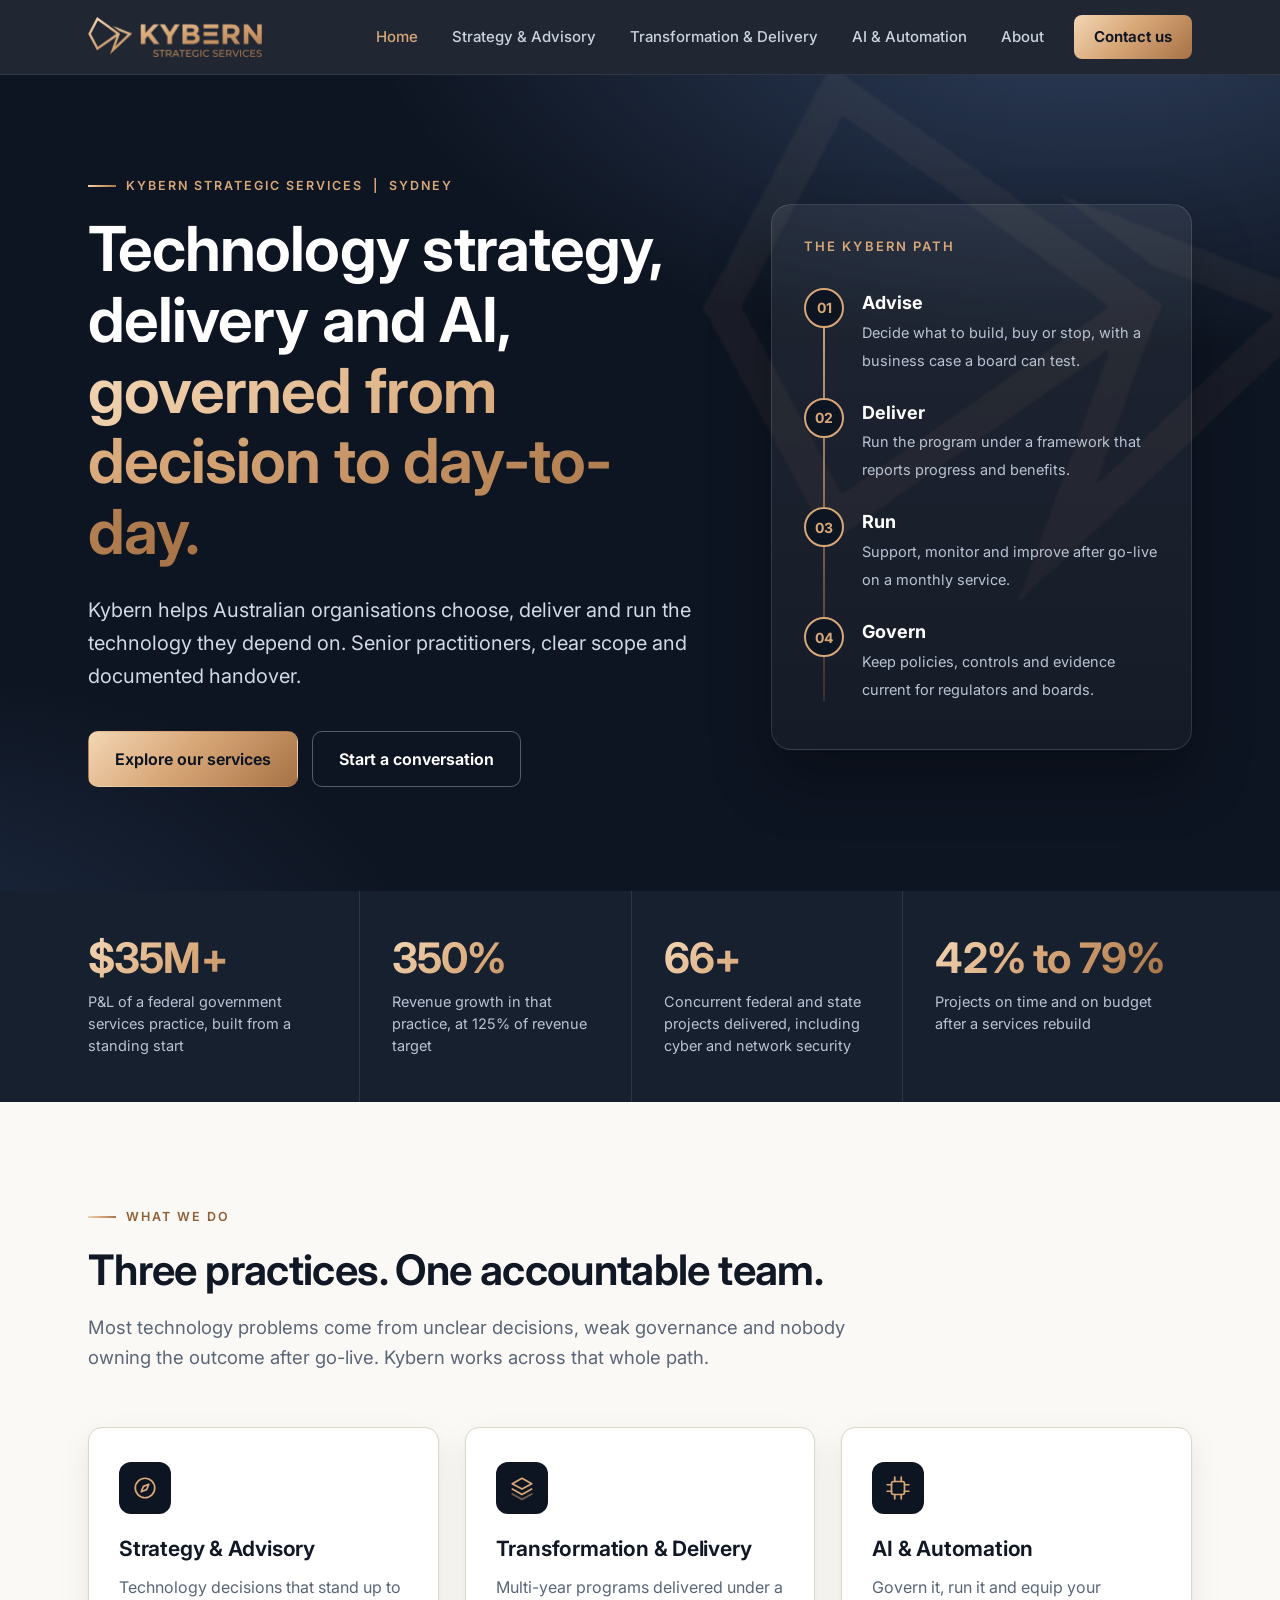
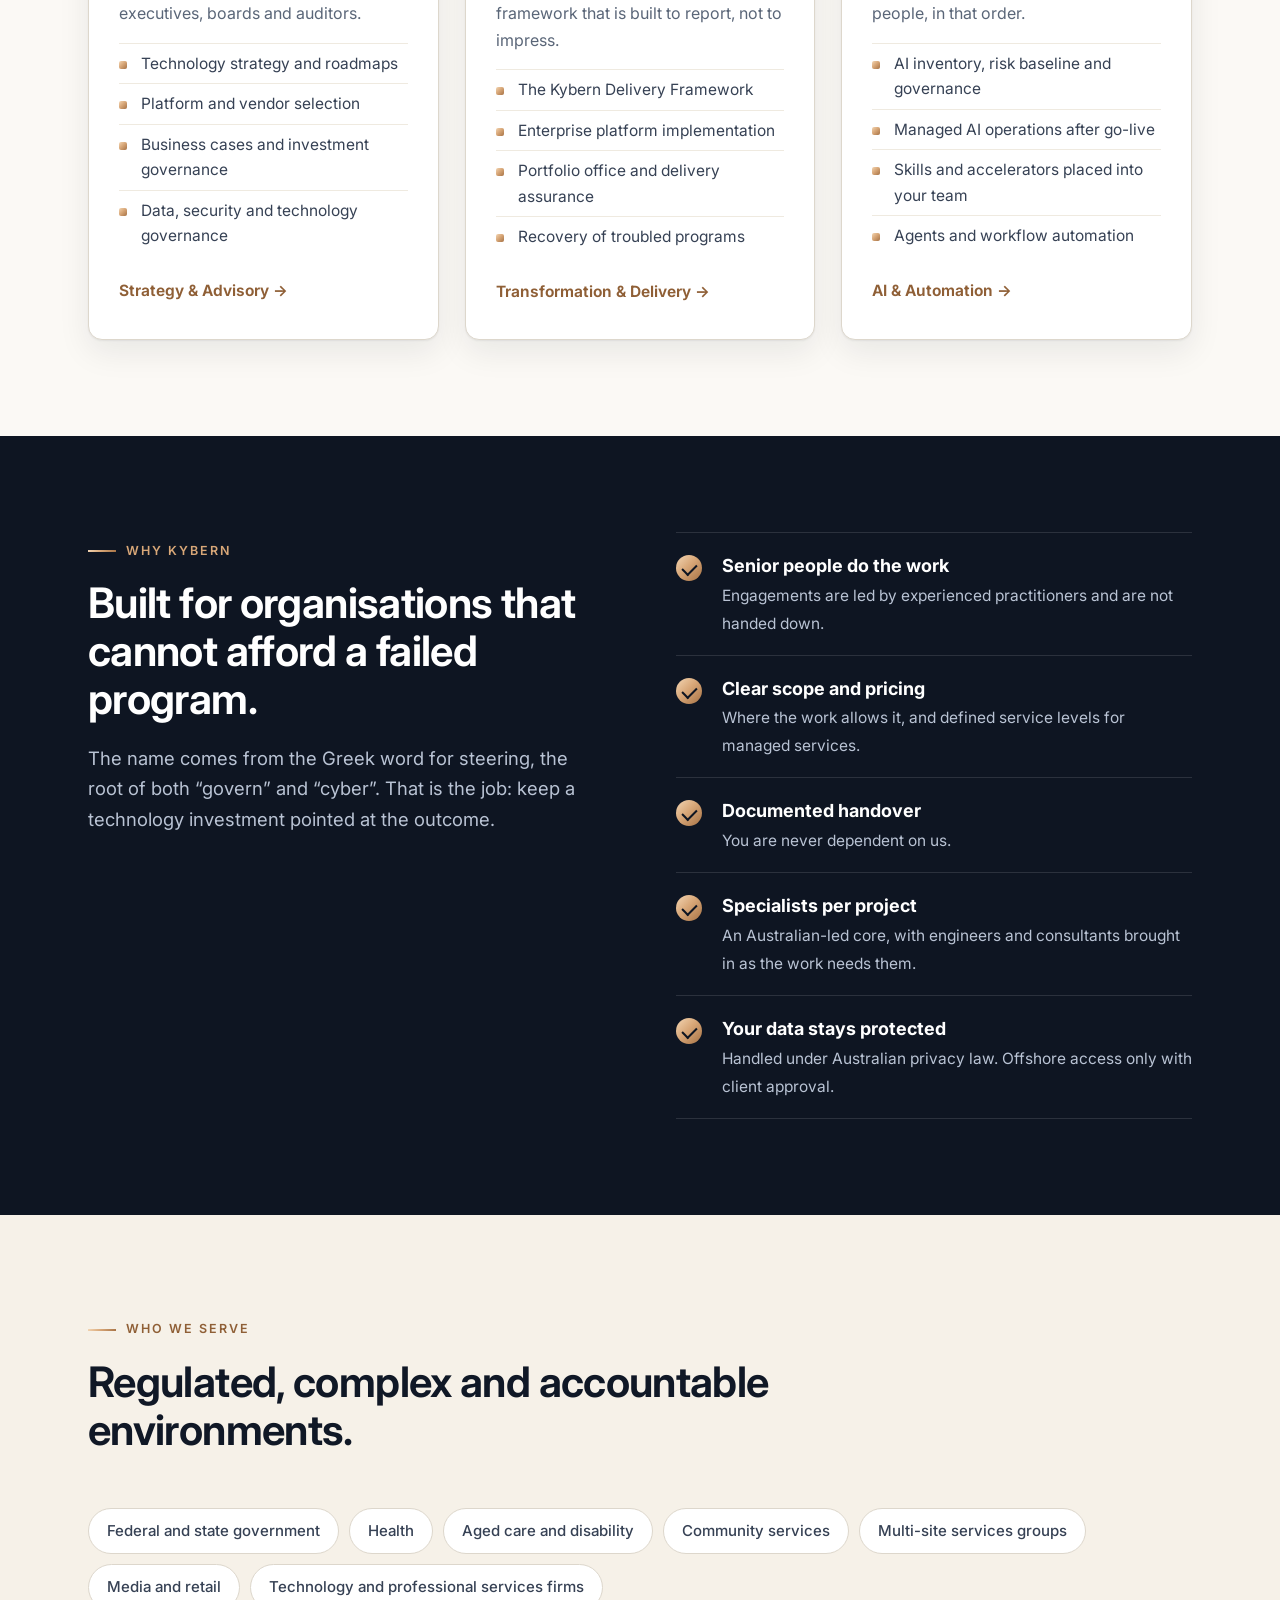
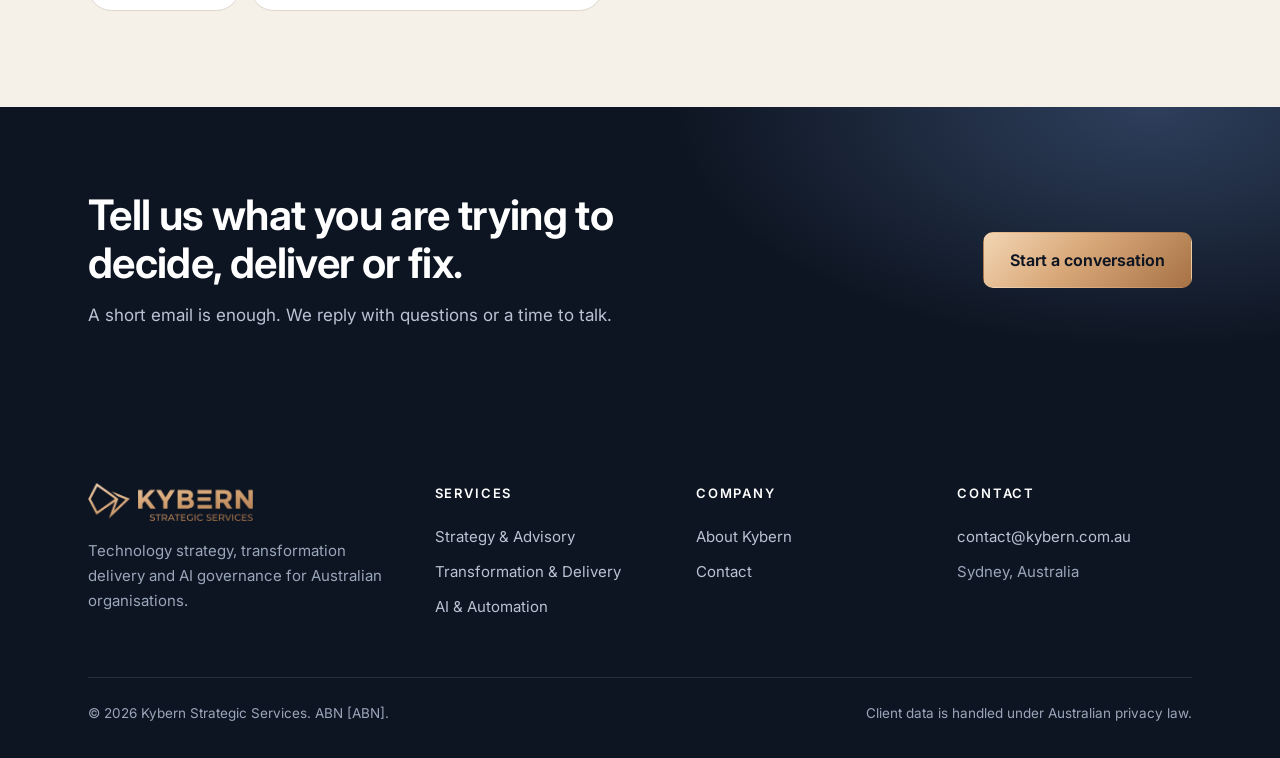
==== index.html @ 05013589 "Add files via upload" ====
<!DOCTYPE html>
<html lang="en-AU">
<head>
<meta charset="utf-8">
<meta name="viewport" content="width=device-width, initial-scale=1">
<title>Kybern Strategic Services | Technology strategy, delivery and AI governance, Sydney</title>
<meta name="description" content="Kybern helps Australian organisations choose, deliver and run the technology they depend on. Strategy and advisory, transformation delivery, AI governance and managed AI operations.">
<meta property="og:title" content="Kybern Strategic Services | Technology strategy, delivery and AI governance, Sydney">
<meta property="og:description" content="Kybern helps Australian organisations choose, deliver and run the technology they depend on. Strategy and advisory, transformation delivery, AI governance and managed AI operations.">
<meta property="og:type" content="website">
<meta property="og:url" content="https://www.kybern.com.au/">
<link rel="canonical" href="https://www.kybern.com.au/">
<link rel="icon" type="image/png" href="favicon.png">
<link rel="preconnect" href="https://fonts.googleapis.com"><link rel="preconnect" href="https://fonts.gstatic.com" crossorigin>
<link href="https://fonts.googleapis.com/css2?family=Inter:wght@400;500;600;650;700&display=swap" rel="stylesheet">
<link rel="stylesheet" href="style.css">
</head>
<body>
<header class="site-header"><div class="wrap">
<a class="brand" href="index.html" aria-label="Kybern Strategic Services home"><img src="kybern-logo.png" alt="Kybern Strategic Services"></a>
<button class="menu-btn" aria-label="Menu" aria-expanded="false"><span></span></button>
<nav class="nav" aria-label="Main"><a href="index.html" class="active">Home</a><a href="advisory.html">Strategy &amp; Advisory</a><a href="delivery.html">Transformation &amp; Delivery</a><a href="ai.html">AI &amp; Automation</a><a href="about.html">About</a><a class="btn-nav" href="contact.html">Contact us</a></nav>
</div></header>
<div class="hero"><div class="wrap"><div class="hero-grid">
<div class="reveal">
<span class="eyebrow light">Kybern Strategic Services &nbsp;|&nbsp; Sydney</span>
<h1>Technology strategy, delivery and AI, <span class="grad-text">governed from decision to day-to-day.</span></h1>
<p class="lede">Kybern helps Australian organisations choose, deliver and run the technology they depend on. Senior practitioners, clear scope and documented handover.</p>
<div class="actions"><a class="btn btn-primary" href="#services">Explore our services</a><a class="btn btn-ghost" href="contact.html">Start a conversation</a></div>
</div>
<div class="path reveal"><h4>The Kybern path</h4><ol>
<li><span class="n">01</span><div><b>Advise</b><span class="t">Decide what to build, buy or stop, with a business case a board can test.</span></div></li>
<li><span class="n">02</span><div><b>Deliver</b><span class="t">Run the program under a framework that reports progress and benefits.</span></div></li>
<li><span class="n">03</span><div><b>Run</b><span class="t">Support, monitor and improve after go-live on a monthly service.</span></div></li>
<li><span class="n">04</span><div><b>Govern</b><span class="t">Keep policies, controls and evidence current for regulators and boards.</span></div></li>
</ol></div>
</div></div></div>

<div class="proof"><div class="wrap">
<div class="item"><div class="num">$35M+</div><div class="cap">P&amp;L of a federal government services practice, built from a standing start</div></div>
<div class="item"><div class="num">350%</div><div class="cap">Revenue growth in that practice, at 125% of revenue target</div></div>
<div class="item"><div class="num">66+</div><div class="cap">Concurrent federal and state projects delivered, including cyber and network security</div></div>
<div class="item"><div class="num">42% to 79%</div><div class="cap">Projects on time and on budget after a services rebuild</div></div>
</div></div>

<section id="services"><div class="wrap">
<div class="s-head reveal"><span class="eyebrow">What we do</span><h2>Three practices. One accountable team.</h2><p>Most technology problems come from unclear decisions, weak governance and nobody owning the outcome after go-live. Kybern works across that whole path.</p></div>
<div class="grid g3">
<div class="card reveal"><div class="ico"><svg viewBox="0 0 24 24"><circle cx="12" cy="12" r="9"/><path d="M15.5 8.5l-2 5-5 2 2-5z"/></svg></div><h3>Strategy &amp; Advisory</h3><p>Technology decisions that stand up to executives, boards and auditors.</p>
<ul><li>Technology strategy and roadmaps</li><li>Platform and vendor selection</li><li>Business cases and investment governance</li><li>Data, security and technology governance</li></ul><a class="more" href="advisory.html">Strategy &amp; Advisory</a></div>
<div class="card reveal"><div class="ico"><svg viewBox="0 0 24 24"><path d="M12 3l9 5-9 5-9-5z"/><path d="M3 13l9 5 9-5"/><path d="M3 17.5l9 5 9-5" opacity=".5"/></svg></div><h3>Transformation &amp; Delivery</h3><p>Multi-year programs delivered under a framework that is built to report, not to impress.</p>
<ul><li>The Kybern Delivery Framework</li><li>Enterprise platform implementation</li><li>Portfolio office and delivery assurance</li><li>Recovery of troubled programs</li></ul><a class="more" href="delivery.html">Transformation &amp; Delivery</a></div>
<div class="card reveal"><div class="ico"><svg viewBox="0 0 24 24"><rect x="6" y="6" width="12" height="12" rx="2"/><path d="M9 2v4M15 2v4M9 18v4M15 18v4M2 9h4M2 15h4M18 9h4M18 15h4"/></svg></div><h3>AI &amp; Automation</h3><p>Govern it, run it and equip your people, in that order.</p>
<ul><li>AI inventory, risk baseline and governance</li><li>Managed AI operations after go-live</li><li>Skills and accelerators placed into your team</li><li>Agents and workflow automation</li></ul><a class="more" href="ai.html">AI &amp; Automation</a></div>
</div></div></section>

<section class="on-dark"><div class="wrap"><div class="split">
<div class="reveal"><span class="eyebrow light">Why Kybern</span><h2>Built for organisations that cannot afford a failed program.</h2>
<p style="margin-top:20px;color:#B9C3D4;font-size:18.5px">The name comes from the Greek word for steering, the root of both &ldquo;govern&rdquo; and &ldquo;cyber&rdquo;. That is the job: keep a technology investment pointed at the outcome.</p></div>
<ul class="checks reveal">
<li><b>Senior people do the work</b><span>Engagements are led by experienced practitioners and are not handed down.</span></li>
<li><b>Clear scope and pricing</b><span>Where the work allows it, and defined service levels for managed services.</span></li>
<li><b>Documented handover</b><span>You are never dependent on us.</span></li>
<li><b>Specialists per project</b><span>An Australian-led core, with engineers and consultants brought in as the work needs them.</span></li>
<li><b>Your data stays protected</b><span>Handled under Australian privacy law. Offshore access only with client approval.</span></li>
</ul></div></div></section>

<section class="alt"><div class="wrap">
<div class="s-head reveal"><span class="eyebrow">Who we serve</span><h2>Regulated, complex and accountable environments.</h2></div>
<div class="pills reveal"><span>Federal and state government</span><span>Health</span><span>Aged care and disability</span><span>Community services</span><span>Multi-site services groups</span><span>Media and retail</span><span>Technology and professional services firms</span></div>
</div></section>
<section class="cta"><div class="wrap"><div class="reveal"><h2>Tell us what you are trying to decide, deliver or fix.</h2><p>A short email is enough. We reply with questions or a time to talk.</p></div><a class="btn btn-primary" href="contact.html">Start a conversation</a></div></section>
<footer class="site-footer"><div class="wrap">
<div class="f-grid">
<div><img src="kybern-logo.png" alt="Kybern Strategic Services"><p>Technology strategy, transformation delivery and AI governance for Australian organisations.</p></div>
<div><h5>Services</h5><ul><li><a href="advisory.html">Strategy &amp; Advisory</a></li><li><a href="delivery.html">Transformation &amp; Delivery</a></li><li><a href="ai.html">AI &amp; Automation</a></li></ul></div>
<div><h5>Company</h5><ul><li><a href="about.html">About Kybern</a></li><li><a href="contact.html">Contact</a></li></ul></div>
<div><h5>Contact</h5><ul><li><a href="mailto:contact@kybern.com.au">contact@kybern.com.au</a></li><li>Sydney, Australia</li></ul></div>
</div>
<div class="f-bottom"><span>&copy; 2026 Kybern Strategic Services. ABN [ABN].</span><span>Client data is handled under Australian privacy law.</span></div>
</div></footer>
<script src="script.js"></script>
</body></html>
---- style.css ----
:root{
  --navy:#0E1522; --navy2:#16202F; --navy3:#223048; --ivory:#F6F1E8; --paper:#FBF9F5; --stone:#DDD7CC;
  --copper:#D8A778; --copper-lt:#F3D6B4; --copper-dk:#A67245; --copper-ink:#8F5F36; --slate:#5A6678; --teal:#3F7F86; --ink:#101826;
  --grad:linear-gradient(135deg,#F3D6B4 0%,#D8A778 45%,#A67245 100%);
  --shadow:0 1px 2px rgba(14,21,34,.06),0 12px 32px rgba(14,21,34,.08);
  --r:14px;
}
*{box-sizing:border-box;margin:0;padding:0}
html{scroll-behavior:smooth;-webkit-text-size-adjust:100%}
body{font-family:Inter,Aptos,"Segoe UI",system-ui,-apple-system,"Helvetica Neue",Arial,sans-serif;color:var(--ink);background:var(--paper);line-height:1.65;font-size:17px;-webkit-font-smoothing:antialiased}
img{max-width:100%;display:block}
a{color:var(--teal)}
a:focus-visible,button:focus-visible,input:focus-visible,select:focus-visible,textarea:focus-visible{outline:2px solid var(--copper);outline-offset:3px}
.wrap{max-width:1160px;margin:0 auto;padding:0 28px}
h1,h2,h3,h4{font-weight:650;letter-spacing:-.015em;line-height:1.14}
h1{font-size:clamp(36px,5.2vw,62px)}
h2{font-size:clamp(28px,3.4vw,42px)}
h3{font-size:21px;letter-spacing:-.01em;line-height:1.25}
p{max-width:68ch}
.eyebrow{display:inline-flex;align-items:center;gap:10px;font-size:12.5px;font-weight:600;letter-spacing:.16em;text-transform:uppercase;color:var(--copper-ink);margin-bottom:18px}
.eyebrow::before{content:"";width:28px;height:2px;background:var(--grad)}
.on-dark .eyebrow,.eyebrow.light{color:var(--copper)}
.grad-text{background:var(--grad);-webkit-background-clip:text;background-clip:text;color:transparent}

/* header */
.site-header{position:sticky;top:0;z-index:50;background:rgba(14,21,34,.92);backdrop-filter:saturate(1.4) blur(14px);-webkit-backdrop-filter:saturate(1.4) blur(14px);border-bottom:1px solid rgba(255,255,255,.07)}
.site-header .wrap{display:flex;align-items:center;justify-content:space-between;height:74px}
.brand img{height:40px;width:auto}
.nav{display:flex;align-items:center;gap:6px}
.nav a{color:#CBD3E0;text-decoration:none;font-size:15px;font-weight:500;padding:10px 14px;border-radius:8px;transition:color .2s,background .2s}
.nav a:hover{color:#fff;background:rgba(255,255,255,.06)}
.nav a.active{color:var(--copper)}
.nav a.btn-nav{margin-left:10px;background:var(--grad);color:var(--navy);font-weight:650;padding:10px 20px}
.nav a.btn-nav:hover{filter:brightness(1.06);background:var(--grad);color:var(--navy)}
.menu-btn{display:none;background:none;border:1px solid rgba(255,255,255,.25);color:#fff;border-radius:8px;width:44px;height:44px;cursor:pointer}
.menu-btn span,.menu-btn span::before,.menu-btn span::after{display:block;width:20px;height:2px;background:#fff;position:relative;margin:0 auto;content:""}
.menu-btn span::before{position:absolute;top:-6px;left:0}
.menu-btn span::after{position:absolute;top:6px;left:0}

/* hero */
.hero{position:relative;overflow:hidden;background:radial-gradient(1200px 600px at 85% -10%,#2E3F5C 0%,rgba(46,63,92,0) 60%),radial-gradient(900px 500px at -10% 110%,#1d2b42 0%,rgba(29,43,66,0) 60%),var(--navy);color:#fff}
.hero::after{content:"";position:absolute;right:-120px;top:-60px;width:760px;height:640px;background:url(favicon.png) no-repeat center/contain;opacity:.055;pointer-events:none}
.hero .wrap{position:relative;z-index:1}
.hero-grid{display:grid;grid-template-columns:1.25fr .85fr;gap:64px;align-items:center;padding:92px 0 104px}
.hero.page .hero-grid{grid-template-columns:1fr;padding:84px 0 88px}
.hero h1{max-width:18ch}
.hero.page h1{max-width:22ch}
.hero .lede{margin-top:26px;font-size:20px;color:#D2D9E6;max-width:56ch}
.hero .actions{margin-top:38px;display:flex;gap:14px;flex-wrap:wrap}
.btn{display:inline-block;text-decoration:none;font-weight:650;font-size:16px;padding:14px 26px;border-radius:10px;transition:transform .2s,filter .2s,background .2s,color .2s;cursor:pointer;border:1px solid transparent;font-family:inherit}
.btn-primary{background:var(--grad);color:var(--navy)}
.btn-primary:hover{filter:brightness(1.07);transform:translateY(-1px)}
.btn-ghost{border-color:rgba(255,255,255,.3);color:#fff}
.btn-ghost:hover{border-color:var(--copper);color:var(--copper)}
.btn-dark{background:var(--navy);color:#fff}
.btn-dark:hover{background:var(--navy3)}
.crumb{font-size:14px;color:#9AA6BA;margin-bottom:26px}
.crumb a{color:#9AA6BA;text-decoration:none}.crumb a:hover{color:var(--copper)}

/* path card in hero */
.path{background:linear-gradient(180deg,rgba(255,255,255,.07),rgba(255,255,255,.03));border:1px solid rgba(255,255,255,.12);border-radius:20px;padding:34px 32px;box-shadow:0 30px 60px rgba(0,0,0,.28)}
.path h4{font-size:13px;letter-spacing:.16em;text-transform:uppercase;color:var(--copper);margin-bottom:22px;font-weight:600}
.path ol{list-style:none;position:relative}
.path ol::before{content:"";position:absolute;left:19px;top:14px;bottom:14px;width:2px;background:linear-gradient(var(--copper),rgba(216,167,120,.15))}
.path li{display:grid;grid-template-columns:40px 1fr;gap:18px;padding:12px 0;position:relative}
.path .n{width:40px;height:40px;border-radius:50%;background:var(--navy);border:2px solid var(--copper);color:var(--copper);display:grid;place-items:center;font-weight:700;font-size:14px}
.path b{display:block;font-size:18px;color:#fff}
.path span.t{font-size:14.5px;color:#B9C3D4;line-height:1.5}

/* sections */
section{padding:96px 0}
.s-head{max-width:760px;margin-bottom:54px}
.s-head p{margin-top:18px;color:var(--slate);font-size:18.5px}
.on-dark .s-head p{color:#B9C3D4}
.alt{background:var(--ivory)}
.on-dark{background:var(--navy);color:#fff}
.on-dark h2,.on-dark h3{color:#fff}

/* proof band */
.proof{background:var(--navy2);color:#fff;padding:0}
.proof .wrap{display:grid;grid-template-columns:repeat(4,1fr)}
.proof .item{padding:46px 28px 46px 0;border-right:1px solid rgba(255,255,255,.1)}
.proof .item+.item{padding-left:32px}
.proof .item:last-child{border-right:0}
.proof .num{font-size:clamp(28px,3.3vw,42px);white-space:nowrap;font-weight:700;letter-spacing:-.02em;background:var(--grad);-webkit-background-clip:text;background-clip:text;color:transparent;line-height:1}
.proof .cap{margin-top:12px;font-size:14.5px;color:#B9C3D4;line-height:1.5}

/* cards */
.grid{display:grid;gap:26px}
.g3{grid-template-columns:repeat(3,1fr)}
.g2{grid-template-columns:repeat(2,1fr)}
.card{background:#fff;border:1px solid var(--stone);border-radius:var(--r);padding:34px 30px;box-shadow:var(--shadow);transition:transform .25s,box-shadow .25s,border-color .25s;position:relative}
.card:hover{transform:translateY(-4px);border-color:var(--copper)}
.card .ico{width:52px;height:52px;border-radius:12px;background:var(--navy);display:grid;place-items:center;margin-bottom:22px}
.card .ico svg{width:26px;height:26px;stroke:var(--copper);fill:none;stroke-width:1.6;stroke-linecap:round;stroke-linejoin:round}
.card p{margin-top:12px;color:var(--slate);font-size:16px}
.card ul{list-style:none;margin-top:16px}
.card li{padding:7px 0 7px 22px;position:relative;font-size:15.5px;color:#364154;border-top:1px solid #EFEAE0}
.card li::before{content:"";position:absolute;left:0;top:17px;width:8px;height:8px;border-radius:2px;background:var(--grad)}
.card .more{display:inline-block;margin-top:22px;font-weight:650;color:var(--copper-ink);text-decoration:none;font-size:15.5px}
.card .more::after{content:" \2192";transition:margin .2s}
.card .more:hover::after{margin-left:6px}
.card.dark{background:linear-gradient(180deg,var(--navy3),var(--navy2));border-color:rgba(255,255,255,.1);color:#fff}
.card.dark p{color:#B9C3D4}.card.dark li{color:#D2D9E6;border-top-color:rgba(255,255,255,.08)}
.tag{display:inline-block;font-size:12px;font-weight:650;letter-spacing:.12em;text-transform:uppercase;color:var(--copper-ink);background:#F3E6D6;padding:5px 10px;border-radius:6px;margin-bottom:16px}
.dark .tag{background:rgba(216,167,120,.15);color:var(--copper)}

/* split */
.split{display:grid;grid-template-columns:1fr 1fr;gap:72px;align-items:start}
.checks{list-style:none}
.checks li{padding:18px 0 18px 46px;border-top:1px solid rgba(255,255,255,.12);position:relative}
.checks li:last-child{border-bottom:1px solid rgba(255,255,255,.12)}
.checks li::before{content:"";position:absolute;left:0;top:22px;width:26px;height:26px;border-radius:50%;background:var(--grad)}
.checks li::after{content:"";position:absolute;left:9px;top:28px;width:7px;height:12px;border:solid var(--navy);border-width:0 2px 2px 0;transform:rotate(45deg)}
.checks b{display:block;font-size:18px;color:#fff}
.checks span{color:#B9C3D4;font-size:15.5px}
.light .checks li{border-color:var(--stone)}.light .checks b{color:var(--ink)}.light .checks span{color:var(--slate)}

/* framework steps */
.steps{display:grid;grid-template-columns:repeat(5,1fr);gap:0;counter-reset:s;border-top:2px solid var(--navy)}
.step{padding:30px 22px 8px 0;position:relative}
.step+.step{padding-left:22px;border-left:1px solid var(--stone)}
.step .k{font-size:13px;font-weight:700;letter-spacing:.14em;color:var(--copper-ink)}
.step h3{margin:10px 0 10px;font-size:22px}
.step p{font-size:15px;color:var(--slate);line-height:1.6}
.step .out{margin-top:14px;font-size:13.5px;color:var(--ink);background:#F3EBDD;padding:10px 12px;border-radius:8px}
.step .out b{display:block;font-size:11.5px;letter-spacing:.12em;text-transform:uppercase;color:var(--copper-ink);margin-bottom:3px}
.steps.four{grid-template-columns:repeat(4,1fr)}

/* tables */
.tbl{width:100%;border-collapse:collapse;background:#fff;border-radius:var(--r);overflow:hidden;box-shadow:var(--shadow);font-size:15.5px}
.tbl th{background:var(--navy);color:#fff;text-align:left;padding:16px 20px;font-size:13px;letter-spacing:.1em;text-transform:uppercase;font-weight:600}
.tbl td{padding:18px 20px;border-top:1px solid var(--stone);vertical-align:top;color:#364154}
.tbl td:first-child{font-weight:650;color:var(--ink)}
.tbl .big{font-weight:700;font-size:20px;color:var(--copper-ink);white-space:nowrap}
.tbl-wrap{overflow-x:auto}

/* ladder */
.ladder{display:grid;grid-template-columns:repeat(5,1fr);gap:10px}
.rung{border-radius:12px;padding:22px 18px;color:#fff;min-height:170px;display:flex;flex-direction:column;justify-content:space-between}
.rung b{font-size:28px;letter-spacing:-.02em}
.rung h4{font-size:16px;margin:6px 0 6px}
.rung p{font-size:13.5px;line-height:1.5;opacity:.92}
.rung:nth-child(1){background:#2B4A66}.rung:nth-child(2){background:#2F6070}.rung:nth-child(3){background:#3F7F86}.rung:nth-child(4){background:#8C7050}.rung:nth-child(5){background:#A67245}
.risk{display:grid;grid-template-columns:repeat(3,1fr);gap:18px;margin-top:22px}
.risk div{background:#fff;border:1px solid var(--stone);border-radius:12px;padding:22px}
.risk b{font-size:22px;color:var(--copper-ink)}
.risk h4{font-size:16px;margin:4px 0 8px}
.risk p{font-size:14.5px;color:var(--slate)}

/* cta band */
.cta{background:radial-gradient(800px 400px at 90% 0%,#2E3F5C 0%,rgba(46,63,92,0) 60%),var(--navy);color:#fff;text-align:left;padding:84px 0}
.cta .wrap{display:flex;justify-content:space-between;align-items:center;gap:40px;flex-wrap:wrap}
.cta h2{max-width:20ch}
.cta p{color:#B9C3D4;margin-top:14px}

/* pills */
.pills{display:flex;flex-wrap:wrap;gap:10px}
.pills span{padding:10px 18px;border:1px solid var(--stone);border-radius:999px;background:#fff;font-size:15px;font-weight:500;color:#364154}
.on-dark .pills span{background:rgba(255,255,255,.05);border-color:rgba(255,255,255,.18);color:#E3E8F1}

/* form */
.form{background:#fff;border:1px solid var(--stone);border-radius:18px;padding:38px;box-shadow:var(--shadow)}
.form label{display:block;font-size:13px;font-weight:650;letter-spacing:.08em;text-transform:uppercase;color:var(--copper-ink);margin:18px 0 8px}
.form label:first-child{margin-top:0}
.form input,.form select,.form textarea{width:100%;padding:14px 16px;border:1px solid #CFC8BA;border-radius:10px;font:inherit;font-size:16px;background:var(--paper);color:var(--ink)}
.form textarea{min-height:150px;resize:vertical}
.form .btn{margin-top:24px;width:100%}
.form small{display:block;margin-top:14px;color:var(--slate);font-size:13.5px}
.contact-list{list-style:none}
.contact-list li{padding:20px 0;border-top:1px solid var(--stone)}
.contact-list li:last-child{border-bottom:1px solid var(--stone)}
.contact-list b{display:block;font-size:12.5px;letter-spacing:.14em;text-transform:uppercase;color:var(--copper-ink);margin-bottom:6px}
.contact-list a{font-size:20px;font-weight:600;text-decoration:none;color:var(--ink)}

/* footer */
.site-footer{background:var(--navy);color:#9AA6BA;padding:70px 0 34px;font-size:15px}
.f-grid{display:grid;grid-template-columns:1.4fr 1fr 1fr 1.1fr;gap:48px}
.site-footer img{height:38px;width:auto;margin-bottom:18px}
.site-footer h5{color:#fff;font-size:13px;letter-spacing:.14em;text-transform:uppercase;margin-bottom:16px;font-weight:600}
.site-footer ul{list-style:none}.site-footer li{padding:5px 0}
.site-footer a{color:#B9C3D4;text-decoration:none}.site-footer a:hover{color:var(--copper)}
.f-bottom{margin-top:52px;padding-top:24px;border-top:1px solid rgba(255,255,255,.1);display:flex;justify-content:space-between;flex-wrap:wrap;gap:12px;font-size:13.5px}

/* reveal */
.reveal{opacity:0;transform:translateY(18px);transition:opacity .7s ease,transform .7s ease}
.reveal.in{opacity:1;transform:none}
@media (prefers-reduced-motion:reduce){.reveal{opacity:1;transform:none;transition:none}html{scroll-behavior:auto}.card,.btn{transition:none}}

@media (max-width:980px){
  .hero-grid{grid-template-columns:1fr;gap:44px;padding:64px 0 72px}
  .hero::after{opacity:.04;width:520px}
  .g3,.g2,.split{grid-template-columns:1fr}
  .split{gap:40px}
  .proof .wrap{grid-template-columns:1fr 1fr}
  .proof .item{border-right:0;border-bottom:1px solid rgba(255,255,255,.1);padding:30px 18px 30px 0}
  .proof .item+.item{padding-left:0}
  .proof .item:nth-child(even){padding-left:24px;border-left:1px solid rgba(255,255,255,.1)}
  .steps,.steps.four{grid-template-columns:1fr}
  .step,.step+.step{padding:24px 0;border-left:0;border-bottom:1px solid var(--stone)}
  .ladder{grid-template-columns:1fr 1fr}
  .risk{grid-template-columns:1fr}
  .f-grid{grid-template-columns:1fr 1fr}
  section{padding:68px 0}
  .menu-btn{display:block}
  .nav{position:absolute;top:74px;left:0;right:0;background:var(--navy);flex-direction:column;align-items:stretch;padding:14px 28px 26px;gap:2px;display:none;border-bottom:1px solid rgba(255,255,255,.1)}
  .nav.open{display:flex}
  .nav a.btn-nav{margin:10px 0 0;text-align:center}
}
@media (max-width:560px){
  body{font-size:16px}
  .wrap{padding:0 20px}
  .proof .wrap{grid-template-columns:1fr}
  .proof .item:nth-child(even){padding-left:0;border-left:0}
  .ladder{grid-template-columns:1fr}
  .f-grid{grid-template-columns:1fr}
  .form{padding:26px 20px}
  .card{padding:28px 22px}
}
.steps.six{grid-template-columns:repeat(6,1fr)}
.steps.dk{border-top-color:rgba(255,255,255,.3)}
.steps.dk .step+.step{border-color:rgba(255,255,255,.12)}
.steps.dk .k{color:var(--copper)}
.steps.dk p{color:#B9C3D4}
@media (max-width:980px){.steps.six{grid-template-columns:1fr}.steps.dk .step,.steps.dk .step+.step{border-bottom-color:rgba(255,255,255,.12)}}
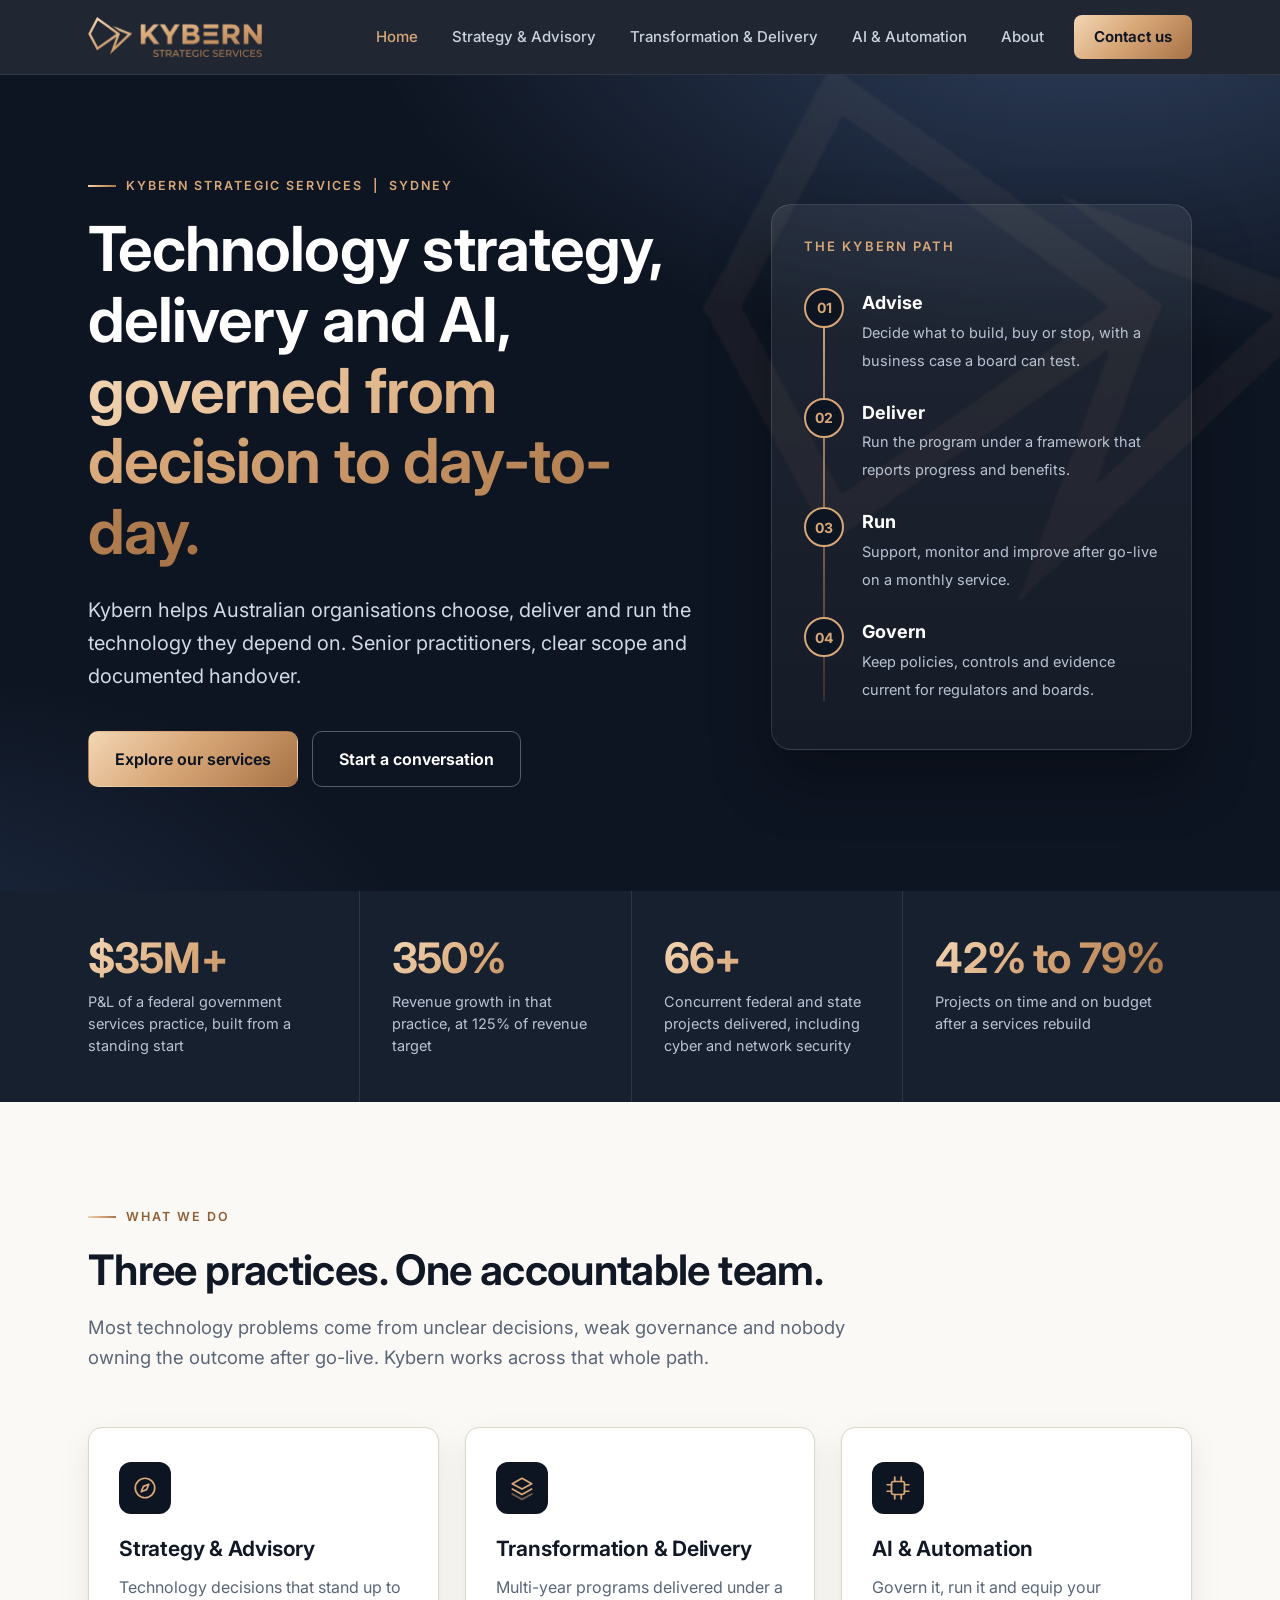
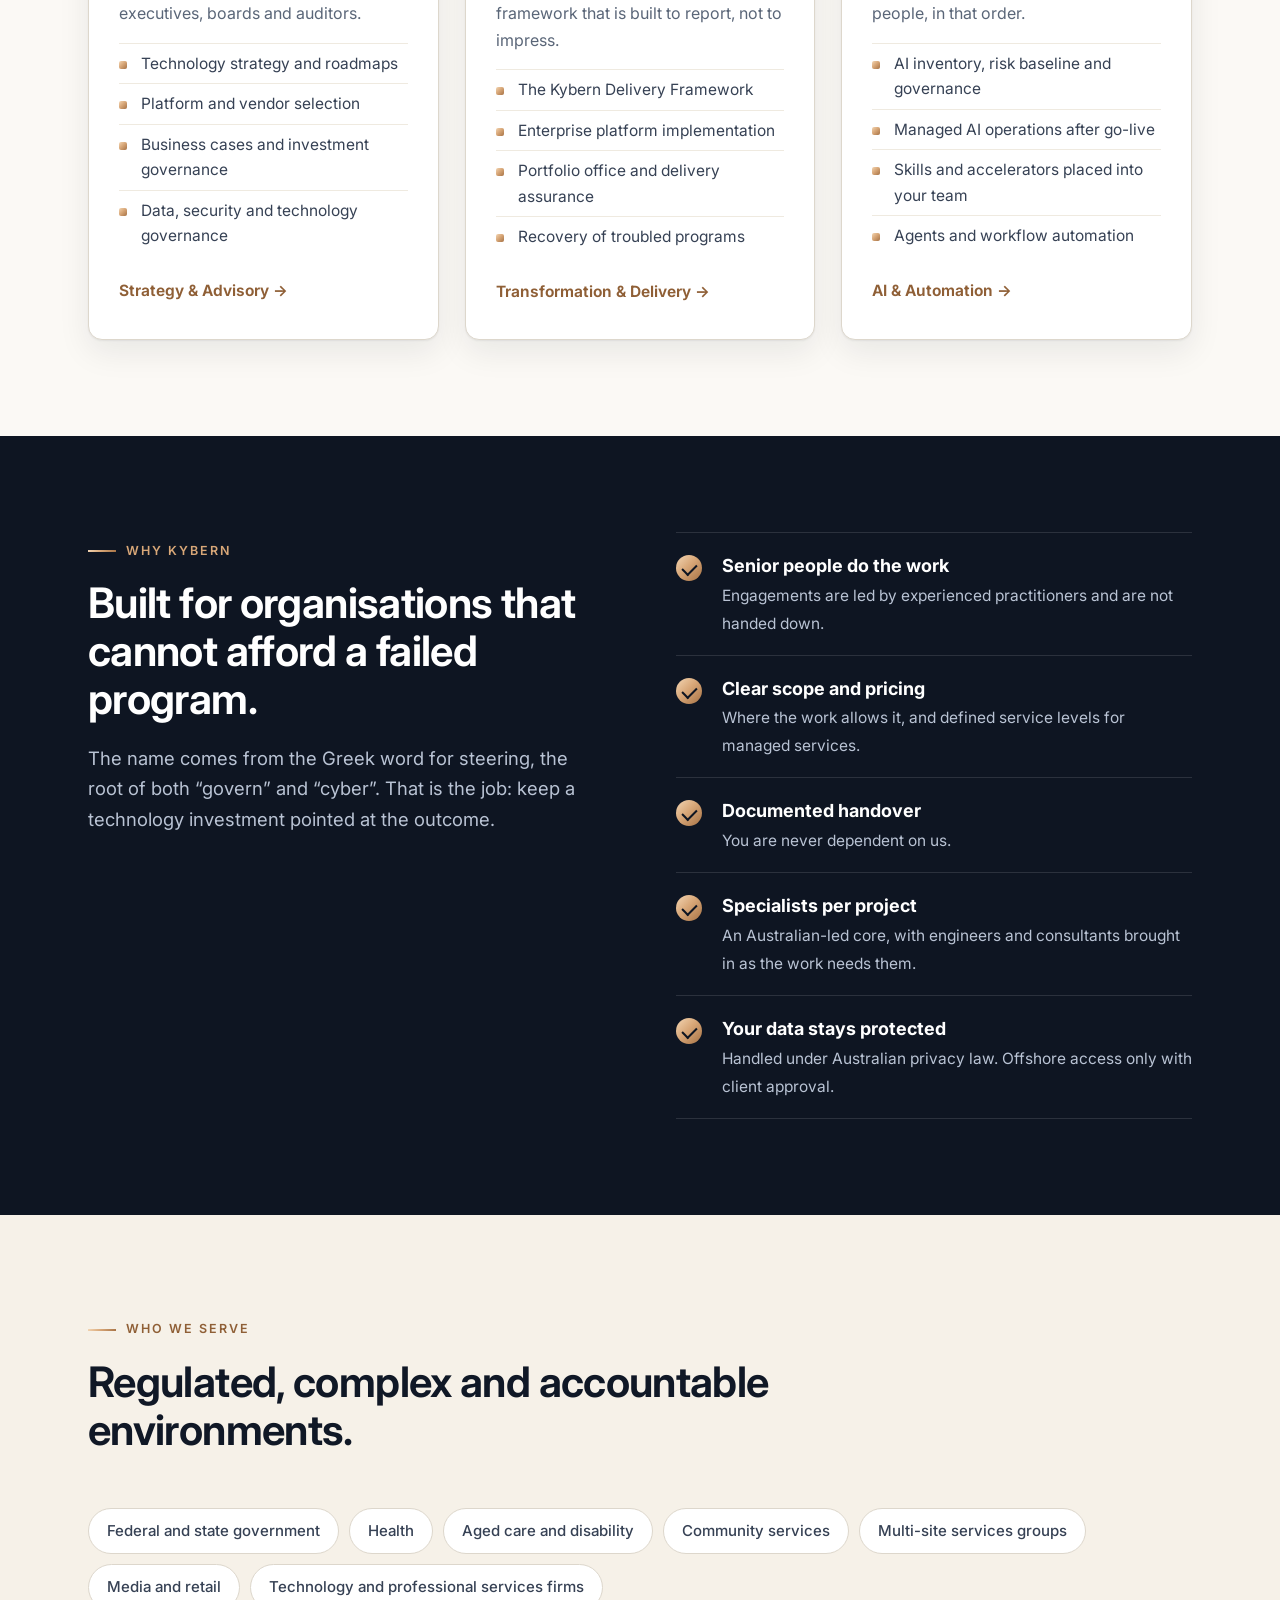
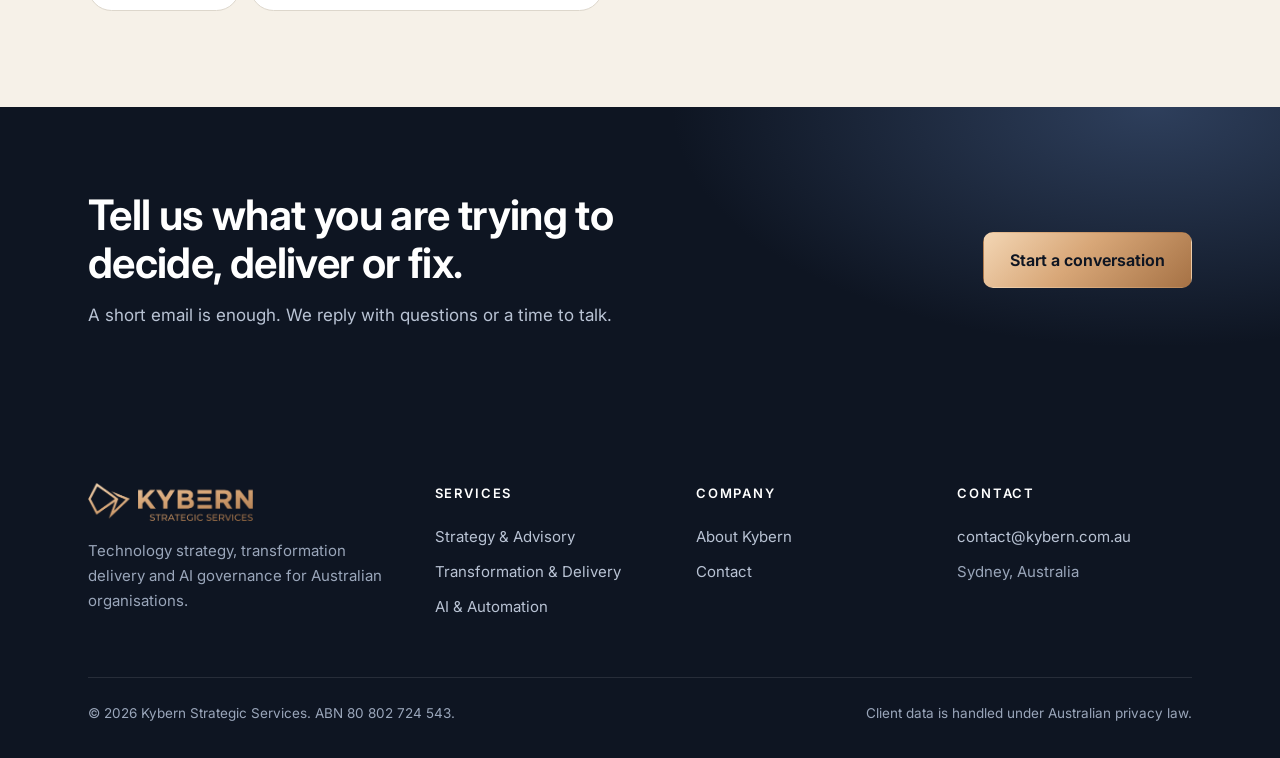
==== commit 1cc75d81: "Add files via upload" ====
--- a/index.html
+++ b/index.html
@@ -77,7 +77,7 @@
 <div><h5>Company</h5><ul><li><a href="about.html">About Kybern</a></li><li><a href="contact.html">Contact</a></li></ul></div>
 <div><h5>Contact</h5><ul><li><a href="mailto:contact@kybern.com.au">contact@kybern.com.au</a></li><li>Sydney, Australia</li></ul></div>
 </div>
-<div class="f-bottom"><span>&copy; 2026 Kybern Strategic Services. ABN [ABN].</span><span>Client data is handled under Australian privacy law.</span></div>
+<div class="f-bottom"><span>&copy; 2026 Kybern Strategic Services. ABN 80 802 724 543.</span><span>Client data is handled under Australian privacy law.</span></div>
 </div></footer>
 <script src="script.js"></script>
 </body></html>
